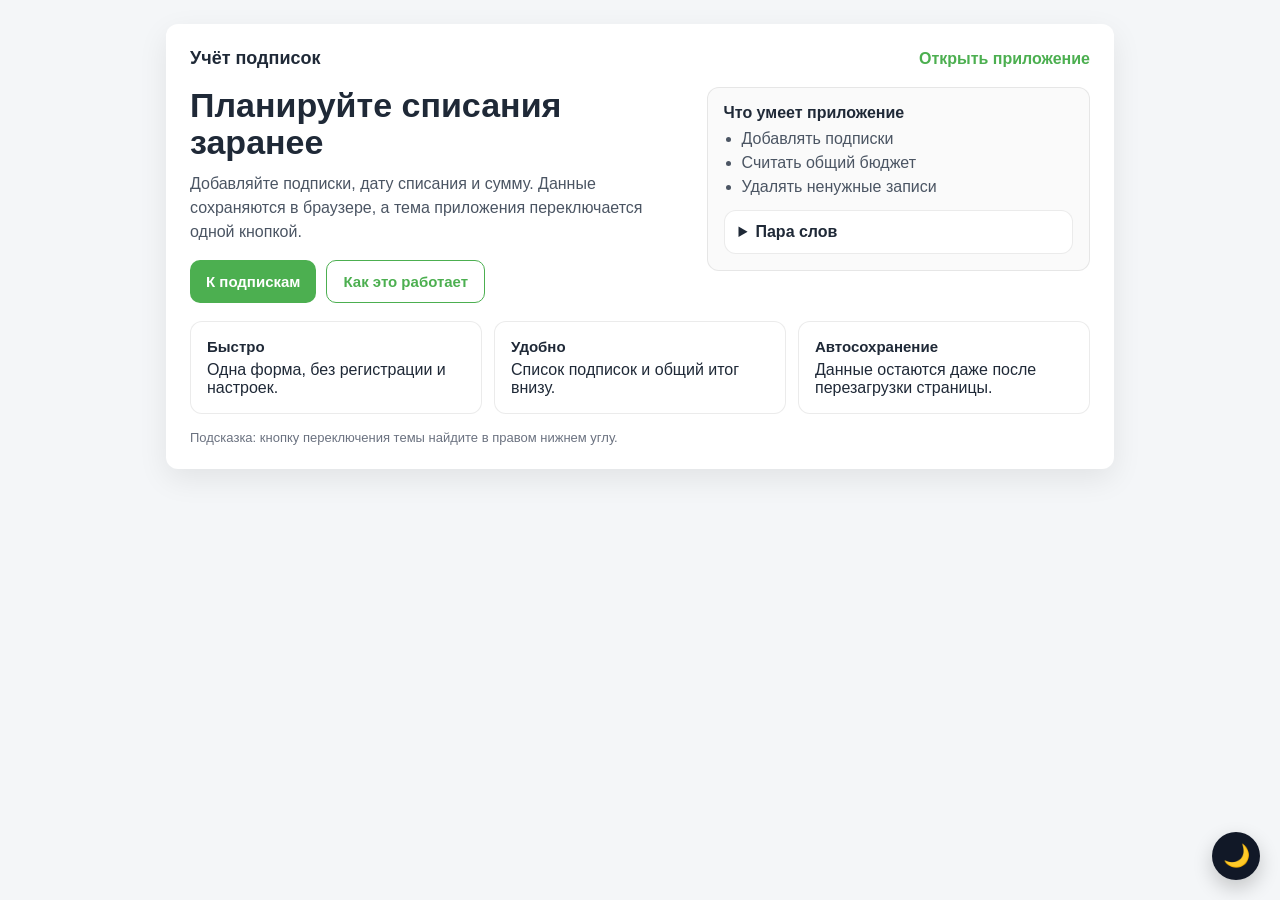
==== index.html @ 935b8a6a "Add files via upload" ====
<!DOCTYPE html>
<html lang="ru">
<head>
    <meta charset="UTF-8">
    <meta name="viewport" content="width=device-width, initial-scale=1">
    <title>Учёт подписок — лендинг</title>

    <!-- ===== СТИЛИ ===== -->
    <style>
        body {
            font-family: Arial, sans-serif;
            margin: 0;
            padding: 24px 16px;
            background: #f4f6f8;
            color: #1f2937;
            transition: background 0.25s ease, color 0.25s ease;
        }

        .container {
            max-width: 900px;
            margin: 0 auto;
            background: white;
            border-radius: 12px;
            box-shadow: 0 10px 30px rgba(0,0,0,0.08);
            padding: 24px;
            transition: background 0.25s ease, box-shadow 0.25s ease;
        }

        .topbar {
            display: flex;
            align-items: center;
            justify-content: space-between;
            gap: 12px;
            margin-bottom: 18px;
        }

        .brand {
            font-weight: 700;
            font-size: 18px;
        }

        .nav-link {
            color: #4CAF50;
            text-decoration: none;
            font-weight: 600;
        }

        .nav-link:hover {
            text-decoration: underline;
        }

        .hero {
            display: grid;
            grid-template-columns: 1.3fr 1fr;
            gap: 18px;
            align-items: start;
        }

        @media (max-width: 780px) {
            .hero {
                grid-template-columns: 1fr;
            }
        }

        h1 {
            margin: 0 0 10px 0;
            font-size: 34px;
            line-height: 1.1;
        }

        .lead {
            margin: 0 0 16px 0;
            color: #4b5563;
            font-size: 16px;
            line-height: 1.5;
        }

        .cta {
            display: flex;
            gap: 10px;
            flex-wrap: wrap;
            margin-top: 10px;
        }

        .btn {
            border: none;
            cursor: pointer;
            border-radius: 10px;
            padding: 12px 16px;
            font-size: 15px;
            font-weight: 700;
        }

        .btn-primary {
            background: #4CAF50;
            color: white;
        }

        .btn-primary:hover {
            background: #45a049;
        }

        .btn-ghost {
            background: transparent;
            color: #4CAF50;
            border: 1px solid #4CAF50;
        }

        .btn-ghost:hover {
            background: rgba(76, 175, 80, 0.08);
        }

        .card {
            border: 1px solid rgba(0,0,0,0.08);
            border-radius: 12px;
            padding: 16px;
            background: #fafafa;
        }

        .card h2 {
            margin: 0 0 8px 0;
            font-size: 16px;
        }

        .card ul {
            margin: 0;
            padding-left: 18px;
        }

        .card li {
            margin: 6px 0;
            color: #4b5563;
        }

        .features {
            display: grid;
            grid-template-columns: repeat(3, minmax(0, 1fr));
            gap: 12px;
            margin-top: 18px;
        }

        @media (max-width: 900px) {
            .features {
                grid-template-columns: 1fr;
            }
        }

        .feature {
            border: 1px solid rgba(0,0,0,0.08);
            border-radius: 12px;
            padding: 16px;
            background: #fff;
        }

        .feature h3 {
            margin: 0 0 6px 0;
            font-size: 15px;
        }

        details {
            margin-top: 14px;
            border: 1px solid rgba(0,0,0,0.08);
            border-radius: 12px;
            padding: 12px 14px;
            background: #fff;
        }

        summary {
            cursor: pointer;
            font-weight: 700;
        }

        .footer {
            margin-top: 16px;
            color: #6b7280;
            font-size: 13px;
        }

        /* ===== ТЕМА ===== */
        .theme-toggle {
            position: fixed;
            right: 20px;
            bottom: 20px;
            width: 48px;
            height: 48px;
            padding: 0;
            border-radius: 50%;
            border: none;
            cursor: pointer;
            font-size: 22px;
            line-height: 1;
            box-shadow: 0 8px 20px rgba(0, 0, 0, 0.2);
            background: #111827;
            color: white;
            z-index: 1000;
            transition: background 0.25s ease, transform 0.15s ease;
        }

        .theme-toggle:hover {
            transform: translateY(-1px);
        }

        body.dark-theme {
            background: #111827;
            color: #e5e7eb;
        }

        body.dark-theme .container {
            background: #1f2937;
            box-shadow: 0 8px 24px rgba(0,0,0,0.45);
        }

        body.dark-theme .card {
            background: #111827;
            border-color: rgba(255,255,255,0.08);
        }

        body.dark-theme .feature {
            background: #111827;
            border-color: rgba(255,255,255,0.08);
        }

        body.dark-theme details {
            background: #111827;
            border-color: rgba(255,255,255,0.08);
        }

        body.dark-theme .lead {
            color: #cbd5e1;
        }

        body.dark-theme .nav-link {
            color: #86efac;
        }

        body.dark-theme .btn-ghost {
            border-color: #86efac;
            color: #86efac;
        }

        body.dark-theme .btn-ghost:hover {
            background: rgba(134, 239, 172, 0.10);
        }
    </style>
</head>

<body>
<div class="container">
    <div class="topbar">
        <div class="brand">Учёт подписок</div>
        <a class="nav-link" href="Приложение подписок.html">Открыть приложение</a>
    </div>

    <div class="hero">
        <div>
            <h1>Планируйте списания заранее</h1>
            <p class="lead">Добавляйте подписки, дату списания и сумму. Данные сохраняются в браузере, а тема приложения переключается одной кнопкой.</p>

            <div class="cta">
                <!-- Переходим на рабочую версию приложения -->
                <button class="btn btn-primary" onclick="location.href='Приложение подписок.html'">К подпискам</button>
                <button class="btn btn-ghost" onclick="document.getElementById('howItWorks').scrollIntoView({behavior: 'smooth'})">Как это работает</button>
            </div>
        </div>

        <div class="card">
            <h2>Что умеет приложение</h2>
            <ul>
                <li>Добавлять подписки</li>
                <li>Считать общий бюджет</li>
                <li>Удалять ненужные записи</li>
            </ul>

            <details id="howItWorks">
                <summary>Пара слов</summary>
                <div style="margin-top: 8px; color: #4b5563; line-height: 1.5;">
                    Откройте страницу приложения, добавьте подписки и смотрите общую сумму. Выбор темы сохраняется в `localStorage`.
                </div>
            </details>
        </div>
    </div>

    <div class="features">
        <div class="feature">
            <h3>Быстро</h3>
            <div>Одна форма, без регистрации и настроек.</div>
        </div>
        <div class="feature">
            <h3>Удобно</h3>
            <div>Список подписок и общий итог внизу.</div>
        </div>
        <div class="feature">
            <h3>Автосохранение</h3>
            <div>Данные остаются даже после перезагрузки страницы.</div>
        </div>
    </div>

    <div class="footer">
        Подсказка: кнопку переключения темы найдите в правом нижнем углу.
    </div>
</div>

<!-- ===== КНОПКА ПЕРЕКЛЮЧЕНИЯ ТЕМЫ ===== -->
<button id="themeToggle" class="theme-toggle" onclick="toggleTheme()" title="Переключить тему">🌙</button>

<!-- ===== JAVASCRIPT ===== -->
<script>
    // ===== ПЕРЕКЛЮЧЕНИЕ ТЕМЫ =====
    function toggleTheme() {
        const isDark = document.body.classList.toggle('dark-theme');
        localStorage.setItem('theme', isDark ? 'dark' : 'light');
        updateThemeButton(isDark);
    }

    function updateThemeButton(isDark) {
        const btn = document.getElementById('themeToggle');
        btn.innerText = isDark ? '☀️' : '🌙';
        btn.title = isDark ? 'Включить светлую тему' : 'Включить тёмную тему';
    }

    function initTheme() {
        const savedTheme = localStorage.getItem('theme');
        const isDark = savedTheme === 'dark';

        if (isDark) {
            document.body.classList.add('dark-theme');
        }

        updateThemeButton(isDark);
    }

    // ===== ЗАПУСК =====
    initTheme();
</script>
</body>
</html>
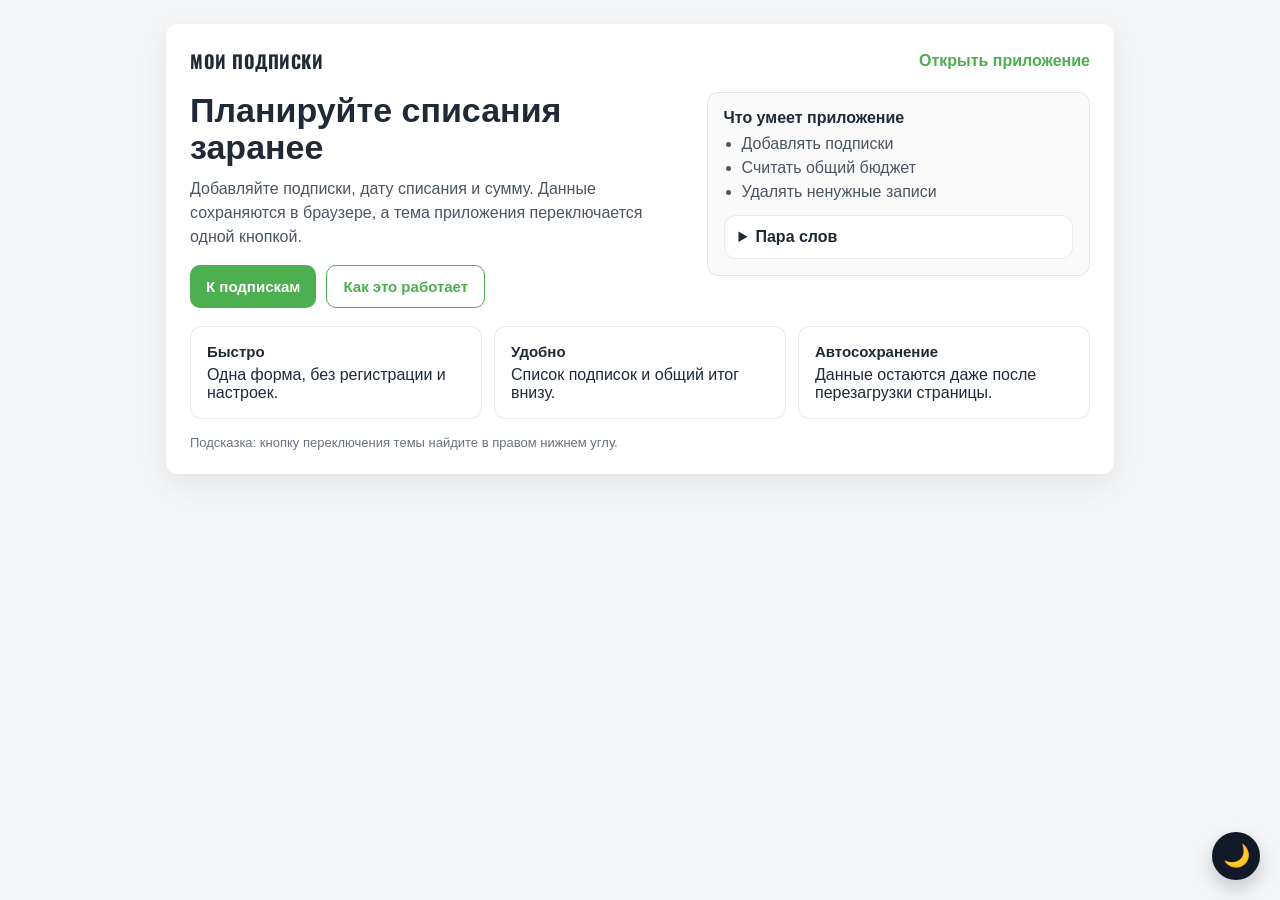
==== commit 0df9d681: "Update index.html внесены изменение в страницу index надпись Мои подписки теперь заглавными буквами " ====
--- a/index.html
+++ b/index.html
@@ -4,6 +4,11 @@
     <meta charset="UTF-8">
     <meta name="viewport" content="width=device-width, initial-scale=1">
     <title>Учёт подписок — лендинг</title>
+
+    <!-- ===== ШРИФТ Oswald ===== -->
+    <link rel="preconnect" href="https://fonts.googleapis.com">
+    <link rel="preconnect" href="https://fonts.gstatic.com" crossorigin>
+    <link href="https://fonts.googleapis.com/css2?family=Oswald:wght@400;600;700&display=swap" rel="stylesheet">
 
     <!-- ===== СТИЛИ ===== -->
     <style>
@@ -37,6 +42,9 @@
         .brand {
             font-weight: 700;
             font-size: 18px;
+            font-family: 'Oswald', Arial, sans-serif;
+            text-transform: uppercase;
+            letter-spacing: 0.5px;
         }
 
         .nav-link {
@@ -247,7 +255,7 @@
 <body>
 <div class="container">
     <div class="topbar">
-        <div class="brand">Учёт подписок</div>
+        <div class="brand">МОИ ПОДПИСКИ</div>
         <a class="nav-link" href="Приложение подписок.html">Открыть приложение</a>
     </div>
 
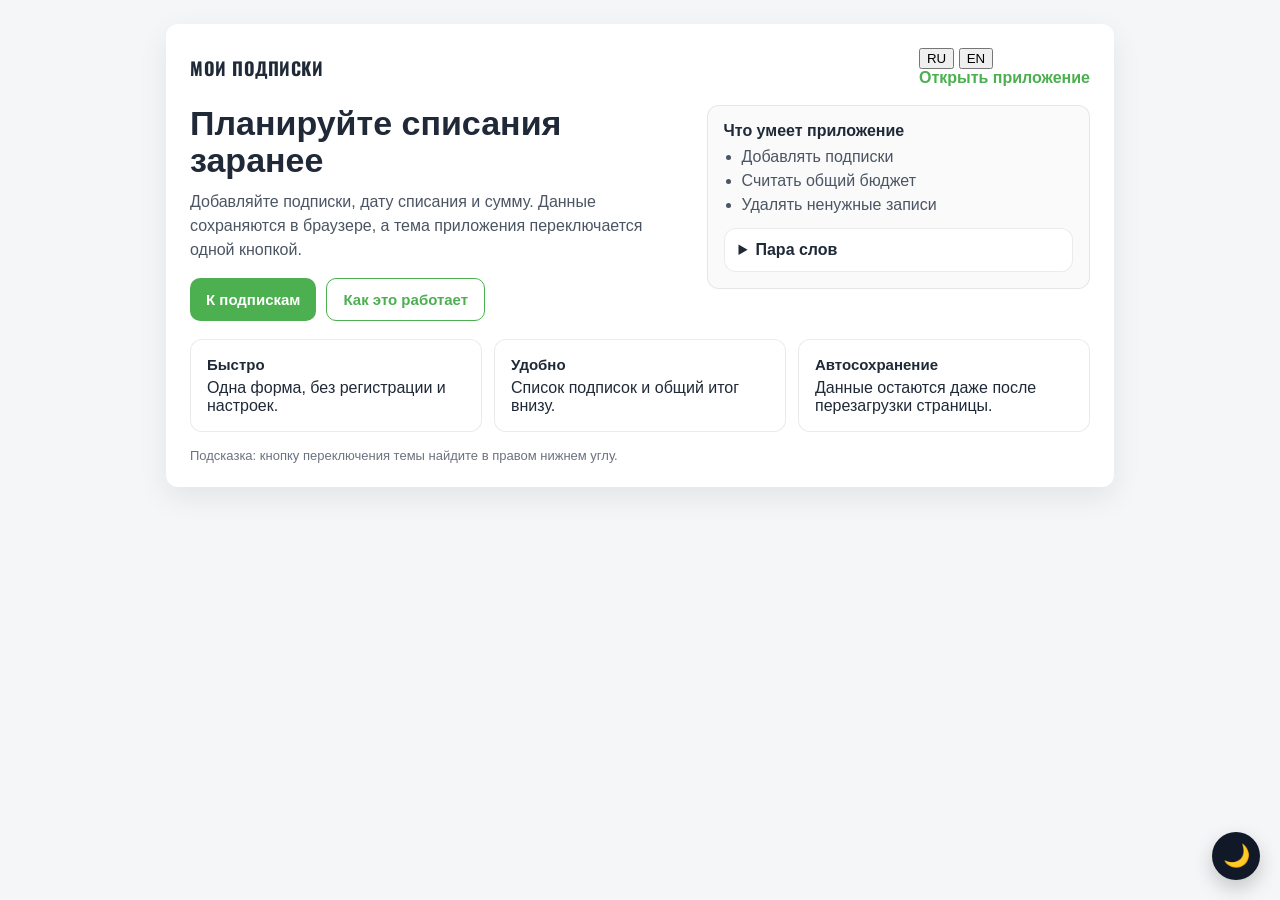
==== commit b31e47dc: "Update index.html Внесены изменения в страницу index  добавив режим смены языка англ/рус" ====
--- a/index.html
+++ b/index.html
@@ -1,345 +1,89 @@
-<!DOCTYPE html>
-<html lang="ru">
-<head>
-    <meta charset="UTF-8">
-    <meta name="viewport" content="width=device-width, initial-scale=1">
-    <title>Учёт подписок — лендинг</title>
-
-    <!-- ===== ШРИФТ Oswald ===== -->
-    <link rel="preconnect" href="https://fonts.googleapis.com">
-    <link rel="preconnect" href="https://fonts.gstatic.com" crossorigin>
-    <link href="https://fonts.googleapis.com/css2?family=Oswald:wght@400;600;700&display=swap" rel="stylesheet">
-
-    <!-- ===== СТИЛИ ===== -->
-    <style>
-        body {
-            font-family: Arial, sans-serif;
-            margin: 0;
-            padding: 24px 16px;
-            background: #f4f6f8;
-            color: #1f2937;
-            transition: background 0.25s ease, color 0.25s ease;
-        }
-
-        .container {
-            max-width: 900px;
-            margin: 0 auto;
-            background: white;
-            border-radius: 12px;
-            box-shadow: 0 10px 30px rgba(0,0,0,0.08);
-            padding: 24px;
-            transition: background 0.25s ease, box-shadow 0.25s ease;
-        }
-
-        .topbar {
-            display: flex;
-            align-items: center;
-            justify-content: space-between;
-            gap: 12px;
-            margin-bottom: 18px;
-        }
-
-        .brand {
-            font-weight: 700;
-            font-size: 18px;
-            font-family: 'Oswald', Arial, sans-serif;
-            text-transform: uppercase;
-            letter-spacing: 0.5px;
-        }
-
-        .nav-link {
-            color: #4CAF50;
-            text-decoration: none;
-            font-weight: 600;
-        }
-
-        .nav-link:hover {
-            text-decoration: underline;
-        }
-
-        .hero {
-            display: grid;
-            grid-template-columns: 1.3fr 1fr;
-            gap: 18px;
-            align-items: start;
-        }
-
-        @media (max-width: 780px) {
-            .hero {
-                grid-template-columns: 1fr;
-            }
-        }
-
-        h1 {
-            margin: 0 0 10px 0;
-            font-size: 34px;
-            line-height: 1.1;
-        }
-
-        .lead {
-            margin: 0 0 16px 0;
-            color: #4b5563;
-            font-size: 16px;
-            line-height: 1.5;
-        }
-
-        .cta {
-            display: flex;
-            gap: 10px;
-            flex-wrap: wrap;
-            margin-top: 10px;
-        }
-
-        .btn {
-            border: none;
-            cursor: pointer;
-            border-radius: 10px;
-            padding: 12px 16px;
-            font-size: 15px;
-            font-weight: 700;
-        }
-
-        .btn-primary {
-            background: #4CAF50;
-            color: white;
-        }
-
-        .btn-primary:hover {
-            background: #45a049;
-        }
-
-        .btn-ghost {
-            background: transparent;
-            color: #4CAF50;
-            border: 1px solid #4CAF50;
-        }
-
-        .btn-ghost:hover {
-            background: rgba(76, 175, 80, 0.08);
-        }
-
-        .card {
-            border: 1px solid rgba(0,0,0,0.08);
-            border-radius: 12px;
-            padding: 16px;
-            background: #fafafa;
-        }
-
-        .card h2 {
-            margin: 0 0 8px 0;
-            font-size: 16px;
-        }
-
-        .card ul {
-            margin: 0;
-            padding-left: 18px;
-        }
-
-        .card li {
-            margin: 6px 0;
-            color: #4b5563;
-        }
-
-        .features {
-            display: grid;
-            grid-template-columns: repeat(3, minmax(0, 1fr));
-            gap: 12px;
-            margin-top: 18px;
-        }
-
-        @media (max-width: 900px) {
-            .features {
-                grid-template-columns: 1fr;
-            }
-        }
-
-        .feature {
-            border: 1px solid rgba(0,0,0,0.08);
-            border-radius: 12px;
-            padding: 16px;
-            background: #fff;
-        }
-
-        .feature h3 {
-            margin: 0 0 6px 0;
-            font-size: 15px;
-        }
-
-        details {
-            margin-top: 14px;
-            border: 1px solid rgba(0,0,0,0.08);
-            border-radius: 12px;
-            padding: 12px 14px;
-            background: #fff;
-        }
-
-        summary {
-            cursor: pointer;
-            font-weight: 700;
-        }
-
-        .footer {
-            margin-top: 16px;
-            color: #6b7280;
-            font-size: 13px;
-        }
-
-        /* ===== ТЕМА ===== */
-        .theme-toggle {
-            position: fixed;
-            right: 20px;
-            bottom: 20px;
-            width: 48px;
-            height: 48px;
-            padding: 0;
-            border-radius: 50%;
-            border: none;
-            cursor: pointer;
-            font-size: 22px;
-            line-height: 1;
-            box-shadow: 0 8px 20px rgba(0, 0, 0, 0.2);
-            background: #111827;
-            color: white;
-            z-index: 1000;
-            transition: background 0.25s ease, transform 0.15s ease;
-        }
-
-        .theme-toggle:hover {
-            transform: translateY(-1px);
-        }
-
-        body.dark-theme {
-            background: #111827;
-            color: #e5e7eb;
-        }
-
-        body.dark-theme .container {
-            background: #1f2937;
-            box-shadow: 0 8px 24px rgba(0,0,0,0.45);
-        }
-
-        body.dark-theme .card {
-            background: #111827;
-            border-color: rgba(255,255,255,0.08);
-        }
-
-        body.dark-theme .feature {
-            background: #111827;
-            border-color: rgba(255,255,255,0.08);
-        }
-
-        body.dark-theme details {
-            background: #111827;
-            border-color: rgba(255,255,255,0.08);
-        }
-
-        body.dark-theme .lead {
-            color: #cbd5e1;
-        }
-
-        body.dark-theme .nav-link {
-            color: #86efac;
-        }
-
-        body.dark-theme .btn-ghost {
-            border-color: #86efac;
-            color: #86efac;
-        }
-
-        body.dark-theme .btn-ghost:hover {
-            background: rgba(134, 239, 172, 0.10);
-        }
-    </style>
-</head>
-
-<body>
-<div class="container">
-    <div class="topbar">
-        <div class="brand">МОИ ПОДПИСКИ</div>
-        <a class="nav-link" href="Приложение подписок.html">Открыть приложение</a>
-    </div>
-
-    <div class="hero">
-        <div>
-            <h1>Планируйте списания заранее</h1>
-            <p class="lead">Добавляйте подписки, дату списания и сумму. Данные сохраняются в браузере, а тема приложения переключается одной кнопкой.</p>
-
-            <div class="cta">
-                <!-- Переходим на рабочую версию приложения -->
-                <button class="btn btn-primary" onclick="location.href='Приложение подписок.html'">К подпискам</button>
-                <button class="btn btn-ghost" onclick="document.getElementById('howItWorks').scrollIntoView({behavior: 'smooth'})">Как это работает</button>
-            </div>
-        </div>
-
-        <div class="card">
-            <h2>Что умеет приложение</h2>
-            <ul>
-                <li>Добавлять подписки</li>
-                <li>Считать общий бюджет</li>
-                <li>Удалять ненужные записи</li>
-            </ul>
-
-            <details id="howItWorks">
-                <summary>Пара слов</summary>
-                <div style="margin-top: 8px; color: #4b5563; line-height: 1.5;">
-                    Откройте страницу приложения, добавьте подписки и смотрите общую сумму. Выбор темы сохраняется в `localStorage`.
-                </div>
-            </details>
-        </div>
-    </div>
-
-    <div class="features">
-        <div class="feature">
-            <h3>Быстро</h3>
-            <div>Одна форма, без регистрации и настроек.</div>
-        </div>
-        <div class="feature">
-            <h3>Удобно</h3>
-            <div>Список подписок и общий итог внизу.</div>
-        </div>
-        <div class="feature">
-            <h3>Автосохранение</h3>
-            <div>Данные остаются даже после перезагрузки страницы.</div>
-        </div>
-    </div>
-
-    <div class="footer">
-        Подсказка: кнопку переключения темы найдите в правом нижнем углу.
-    </div>
-</div>
-
-<!-- ===== КНОПКА ПЕРЕКЛЮЧЕНИЯ ТЕМЫ ===== -->
-<button id="themeToggle" class="theme-toggle" onclick="toggleTheme()" title="Переключить тему">🌙</button>
-
-<!-- ===== JAVASCRIPT ===== -->
-<script>
-    // ===== ПЕРЕКЛЮЧЕНИЕ ТЕМЫ =====
-    function toggleTheme() {
-        const isDark = document.body.classList.toggle('dark-theme');
-        localStorage.setItem('theme', isDark ? 'dark' : 'light');
-        updateThemeButton(isDark);
-    }
-
-    function updateThemeButton(isDark) {
-        const btn = document.getElementById('themeToggle');
-        btn.innerText = isDark ? '☀️' : '🌙';
-        btn.title = isDark ? 'Включить светлую тему' : 'Включить тёмную тему';
-    }
-
-    function initTheme() {
-        const savedTheme = localStorage.getItem('theme');
-        const isDark = savedTheme === 'dark';
-
-        if (isDark) {
-            document.body.classList.add('dark-theme');
-        }
-
-        updateThemeButton(isDark);
-    }
-
-    // ===== ЗАПУСК =====
-    initTheme();
-</script>
-</body>
-</html>
-
+<!DOCTYPE html>
+<html lang="ru">
+<head>
+    <meta charset="UTF-8">
+    <meta name="viewport" content="width=device-width, initial-scale=1">
+    <title>Учёт подписок — лендинг</title>
+
+    <!-- ===== ШРИФТ Oswald ===== -->
+    <link rel="preconnect" href="https://fonts.googleapis.com">
+    <link rel="preconnect" href="https://fonts.gstatic.com" crossorigin>
+    <link href="https://fonts.googleapis.com/css2?family=Oswald:wght@400;600;700&display=swap" rel="stylesheet">
+
+    <!-- ===== СТИЛИ ===== -->
+    <link rel="stylesheet" href="styles/index.css">
+</head>
+
+<body>
+<div class="container">
+    <div class="topbar">
+        <div class="brand" data-i18n="brand">МОИ ПОДПИСКИ</div>
+        <div class="topbar-actions">
+            <div id="langSwitch" class="lang-switch" role="group">
+                <button type="button" class="lang-btn lang-btn-active" data-lang="ru" aria-pressed="true">RU</button>
+                <button type="button" class="lang-btn" data-lang="en" aria-pressed="false">EN</button>
+            </div>
+            <a class="nav-link" data-i18n="navApp" href="Приложение подписок.html">Открыть приложение</a>
+        </div>
+    </div>
+
+    <div class="hero">
+        <div>
+            <h1 data-i18n="heroTitle">Планируйте списания заранее</h1>
+            <p class="lead" data-i18n="heroLead">Добавляйте подписки, дату списания и сумму. Данные сохраняются в браузере, а тема приложения переключается одной кнопкой.</p>
+
+            <div class="cta">
+                <button type="button" class="btn btn-primary" onclick="location.href='Приложение подписок.html'" data-i18n="ctaPrimary">К подпискам</button>
+                <button type="button" class="btn btn-ghost" onclick="document.getElementById('howItWorks').scrollIntoView({behavior: 'smooth'})" data-i18n="ctaHow">Как это работает</button>
+            </div>
+        </div>
+
+        <div class="card">
+            <h2 data-i18n="cardHeading">Что умеет приложение</h2>
+            <ul>
+                <li data-i18n="cardLi1">Добавлять подписки</li>
+                <li data-i18n="cardLi2">Считать общий бюджет</li>
+                <li data-i18n="cardLi3">Удалять ненужные записи</li>
+            </ul>
+
+            <details id="howItWorks">
+                <summary data-i18n="detailsSummary">Пара слов</summary>
+                <div class="details-hint" data-i18n="detailsHint">
+                    Откройте страницу приложения, добавьте подписки и смотрите общую сумму. Выбор темы сохраняется в localStorage.
+                </div>
+            </details>
+        </div>
+    </div>
+
+    <div class="features">
+        <div class="feature">
+            <h3 data-i18n="feat1Title">Быстро</h3>
+            <div data-i18n="feat1Text">Одна форма, без регистрации и настроек.</div>
+        </div>
+        <div class="feature">
+            <h3 data-i18n="feat2Title">Удобно</h3>
+            <div data-i18n="feat2Text">Список подписок и общий итог внизу.</div>
+        </div>
+        <div class="feature">
+            <h3 data-i18n="feat3Title">Автосохранение</h3>
+            <div data-i18n="feat3Text">Данные остаются даже после перезагрузки страницы.</div>
+        </div>
+    </div>
+
+    <div class="footer" data-i18n="footerHint">
+        Подсказка: кнопку переключения темы найдите в правом нижнем углу.
+    </div>
+</div>
+
+<button id="themeToggle" class="theme-toggle" onclick="toggleTheme()" title="Переключить тему">🌙</button>
+
+<!-- ===== JAVASCRIPT ===== -->
+<script src="scripts/index.js"></script>
+</body>
+</html>
+
+
+<script src="scripts/index.js"></script>
+</body>
+</html>
+
--- a/styles/index.css
+++ b/styles/index.css
@@ -0,0 +1,237 @@
+body {
+    font-family: Arial, sans-serif;
+    margin: 0;
+    padding: 24px 16px;
+    background: #f4f6f8;
+    color: #1f2937;
+    transition: background 0.25s ease, color 0.25s ease;
+}
+
+.container {
+    max-width: 900px;
+    margin: 0 auto;
+    background: white;
+    border-radius: 12px;
+    box-shadow: 0 10px 30px rgba(0,0,0,0.08);
+    padding: 24px;
+    transition: background 0.25s ease, box-shadow 0.25s ease;
+}
+
+.topbar {
+    display: flex;
+    align-items: center;
+    justify-content: space-between;
+    gap: 12px;
+    margin-bottom: 18px;
+}
+
+.brand {
+    font-weight: 700;
+    font-size: 18px;
+    font-family: 'Oswald', Arial, sans-serif;
+    text-transform: uppercase;
+    letter-spacing: 0.5px;
+}
+
+.nav-link {
+    color: #4CAF50;
+    text-decoration: none;
+    font-weight: 600;
+}
+
+.nav-link:hover {
+    text-decoration: underline;
+}
+
+.hero {
+    display: grid;
+    grid-template-columns: 1.3fr 1fr;
+    gap: 18px;
+    align-items: start;
+}
+
+@media (max-width: 780px) {
+    .hero {
+        grid-template-columns: 1fr;
+    }
+}
+
+h1 {
+    margin: 0 0 10px 0;
+    font-size: 34px;
+    line-height: 1.1;
+}
+
+.lead {
+    margin: 0 0 16px 0;
+    color: #4b5563;
+    font-size: 16px;
+    line-height: 1.5;
+}
+
+.cta {
+    display: flex;
+    gap: 10px;
+    flex-wrap: wrap;
+    margin-top: 10px;
+}
+
+.btn {
+    border: none;
+    cursor: pointer;
+    border-radius: 10px;
+    padding: 12px 16px;
+    font-size: 15px;
+    font-weight: 700;
+}
+
+.btn-primary {
+    background: #4CAF50;
+    color: white;
+}
+
+.btn-primary:hover {
+    background: #45a049;
+}
+
+.btn-ghost {
+    background: transparent;
+    color: #4CAF50;
+    border: 1px solid #4CAF50;
+}
+
+.btn-ghost:hover {
+    background: rgba(76, 175, 80, 0.08);
+}
+
+.card {
+    border: 1px solid rgba(0,0,0,0.08);
+    border-radius: 12px;
+    padding: 16px;
+    background: #fafafa;
+}
+
+.card h2 {
+    margin: 0 0 8px 0;
+    font-size: 16px;
+}
+
+.card ul {
+    margin: 0;
+    padding-left: 18px;
+}
+
+.card li {
+    margin: 6px 0;
+    color: #4b5563;
+}
+
+.features {
+    display: grid;
+    grid-template-columns: repeat(3, minmax(0, 1fr));
+    gap: 12px;
+    margin-top: 18px;
+}
+
+@media (max-width: 900px) {
+    .features {
+        grid-template-columns: 1fr;
+    }
+}
+
+.feature {
+    border: 1px solid rgba(0,0,0,0.08);
+    border-radius: 12px;
+    padding: 16px;
+    background: #fff;
+}
+
+.feature h3 {
+    margin: 0 0 6px 0;
+    font-size: 15px;
+}
+
+details {
+    margin-top: 14px;
+    border: 1px solid rgba(0,0,0,0.08);
+    border-radius: 12px;
+    padding: 12px 14px;
+    background: #fff;
+}
+
+summary {
+    cursor: pointer;
+    font-weight: 700;
+}
+
+.footer {
+    margin-top: 16px;
+    color: #6b7280;
+    font-size: 13px;
+}
+
+/* ===== ТЕМА ===== */
+.theme-toggle {
+    position: fixed;
+    right: 20px;
+    bottom: 20px;
+    width: 48px;
+    height: 48px;
+    padding: 0;
+    border-radius: 50%;
+    border: none;
+    cursor: pointer;
+    font-size: 22px;
+    line-height: 1;
+    box-shadow: 0 8px 20px rgba(0, 0, 0, 0.2);
+    background: #111827;
+    color: white;
+    z-index: 1000;
+    transition: background 0.25s ease, transform 0.15s ease;
+}
+
+.theme-toggle:hover {
+    transform: translateY(-1px);
+}
+
+body.dark-theme {
+    background: #111827;
+    color: #e5e7eb;
+}
+
+body.dark-theme .container {
+    background: #1f2937;
+    box-shadow: 0 8px 24px rgba(0,0,0,0.45);
+}
+
+body.dark-theme .card {
+    background: #111827;
+    border-color: rgba(255,255,255,0.08);
+}
+
+body.dark-theme .feature {
+    background: #111827;
+    border-color: rgba(255,255,255,0.08);
+}
+
+body.dark-theme details {
+    background: #111827;
+    border-color: rgba(255,255,255,0.08);
+}
+
+body.dark-theme .lead {
+    color: #cbd5e1;
+}
+
+body.dark-theme .nav-link {
+    color: #86efac;
+}
+
+body.dark-theme .btn-ghost {
+    border-color: #86efac;
+    color: #86efac;
+}
+
+body.dark-theme .btn-ghost:hover {
+    background: rgba(134, 239, 172, 0.10);
+}
